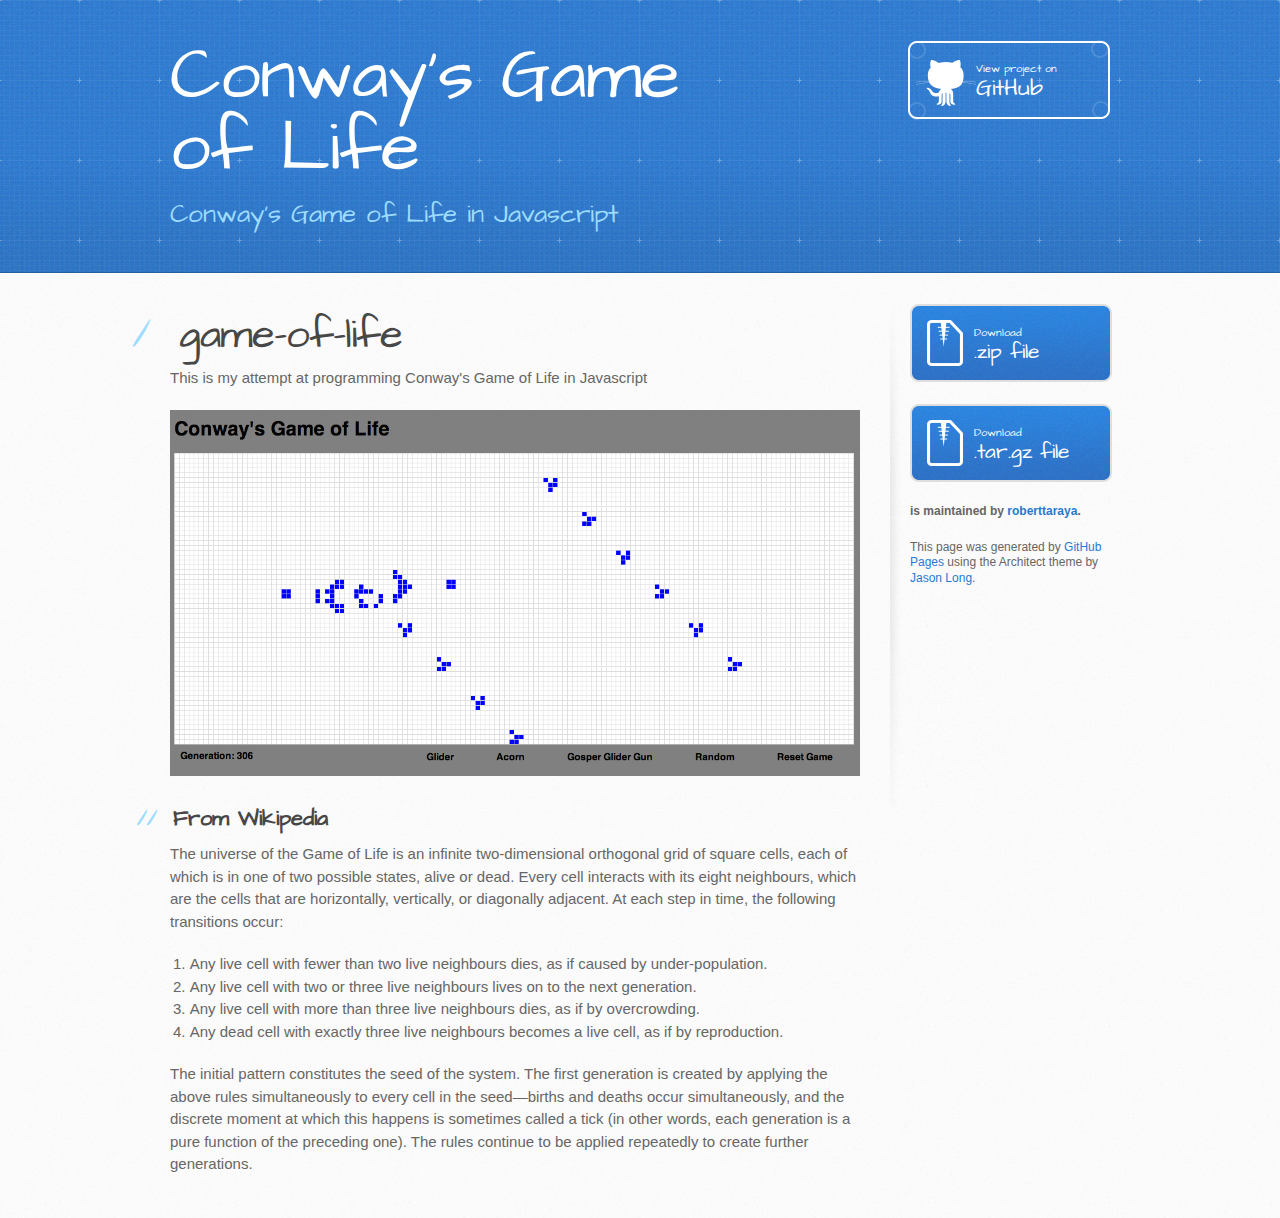
==== index.html @ 5740a23d "Create gh-pages branch via GitHub" ====
<!DOCTYPE html>
<html>
  <head>
    <meta charset='utf-8'>
    <meta http-equiv="X-UA-Compatible" content="chrome=1">
    <meta name="viewport" content="width=device-width, initial-scale=1, maximum-scale=1">
    <link href='https://fonts.googleapis.com/css?family=Architects+Daughter' rel='stylesheet' type='text/css'>
    <link rel="stylesheet" type="text/css" href="stylesheets/stylesheet.css" media="screen" />
    <link rel="stylesheet" type="text/css" href="stylesheets/pygment_trac.css" media="screen" />
    <link rel="stylesheet" type="text/css" href="stylesheets/print.css" media="print" />

    <!--[if lt IE 9]>
    <script src="//html5shiv.googlecode.com/svn/trunk/html5.js"></script>
    <![endif]-->

    <title>Conway's Game of Life by roberttaraya</title>
  </head>

  <body>
    <header>
      <div class="inner">
        <h1>Conway's Game of Life</h1>
        <h2>Conway's Game of Life in Javascript</h2>
        <a href="https://github.com/roberttaraya/game-of-life" class="button"><small>View project on</small>GitHub</a>
      </div>
    </header>

    <div id="content-wrapper">
      <div class="inner clearfix">
        <section id="main-content">
          <h1>
<a name="game-of-life" class="anchor" href="#game-of-life"><span class="octicon octicon-link"></span></a>game-of-life</h1>

<p>This is my attempt at programming Conway's Game of Life in Javascript</p>

<p><img src="/Screen%20Shot%202013-12-07.png" alt="Game of Life Screenshot"></p>

<h2>
<a name="from-wikipedia" class="anchor" href="#from-wikipedia"><span class="octicon octicon-link"></span></a>From Wikipedia</h2>

<p>The universe of the Game of Life is an infinite two-dimensional orthogonal grid of square cells, each of which is in one of two possible states, alive or dead. Every cell interacts with its eight neighbours, which are the cells that are horizontally, vertically, or diagonally adjacent. At each step in time, the following transitions occur:</p>

<ol>
<li>Any live cell with fewer than two live neighbours dies, as if caused by under-population.</li>
<li>Any live cell with two or three live neighbours lives on to the next generation.</li>
<li>Any live cell with more than three live neighbours dies, as if by overcrowding.</li>
<li>Any dead cell with exactly three live neighbours becomes a live cell, as if by reproduction.</li>
</ol><p>The initial pattern constitutes the seed of the system. The first generation is created by applying the above rules simultaneously to every cell in the seed—births and deaths occur simultaneously, and the discrete moment at which this happens is sometimes called a tick (in other words, each generation is a pure function of the preceding one). The rules continue to be applied repeatedly to create further generations.</p>
        </section>

        <aside id="sidebar">
          <a href="https://github.com/roberttaraya/game-of-life/zipball/master" class="button">
            <small>Download</small>
            .zip file
          </a>
          <a href="https://github.com/roberttaraya/game-of-life/tarball/master" class="button">
            <small>Download</small>
            .tar.gz file
          </a>

          <p class="repo-owner"><a href="https://github.com/roberttaraya/game-of-life"></a> is maintained by <a href="https://github.com/roberttaraya">roberttaraya</a>.</p>

          <p>This page was generated by <a href="pages.github.com">GitHub Pages</a> using the Architect theme by <a href="https://twitter.com/jasonlong">Jason Long</a>.</p>
        </aside>
      </div>
    </div>

  
  </body>
</html>
---- stylesheets/stylesheet.css ----
/* http://meyerweb.com/eric/tools/css/reset/ 
   v2.0 | 20110126
   License: none (public domain)
*/
html, body, div, span, applet, object, iframe,
h1, h2, h3, h4, h5, h6, p, blockquote, pre,
a, abbr, acronym, address, big, cite, code,
del, dfn, em, img, ins, kbd, q, s, samp,
small, strike, strong, sub, sup, tt, var,
b, u, i, center,
dl, dt, dd, ol, ul, li,
fieldset, form, label, legend,
table, caption, tbody, tfoot, thead, tr, th, td,
article, aside, canvas, details, embed, 
figure, figcaption, footer, header, hgroup, 
menu, nav, output, ruby, section, summary,
time, mark, audio, video {
	margin: 0;
	padding: 0;
	border: 0;
	font-size: 100%;
	font: inherit;
	vertical-align: baseline;
}
/* HTML5 display-role reset for older browsers */
article, aside, details, figcaption, figure, 
footer, header, hgroup, menu, nav, section {
	display: block;
}
body {
	line-height: 1;
}
ol, ul {
	list-style: none;
}
blockquote, q {
	quotes: none;
}
blockquote:before, blockquote:after,
q:before, q:after {
	content: '';
	content: none;
}
table {
	border-collapse: collapse;
	border-spacing: 0;
}

/* LAYOUT STYLES */
body {
  font-size: 15px;
  line-height: 1.5; 
  background: #fafafa url(../images/body-bg.jpg) 0 0 repeat;
  font-family: 'Helvetica Neue', Helvetica, Arial, serif;
  font-weight: 400;
  color: #666;
}

a {
  color: #2879d0;
}
a:hover {
  color: #2268b2;
}

header {
  padding-top: 40px;
  padding-bottom: 40px;
  font-family: 'Architects Daughter', 'Helvetica Neue', Helvetica, Arial, serif; 
  background: #2e7bcf url(../images/header-bg.jpg) 0 0 repeat-x;
  border-bottom: solid 1px #275da1;
}

header h1 {
  letter-spacing: -1px;
  font-size: 72px;
  color: #fff;
  line-height: 1;
  margin-bottom: 0.2em;
  width: 540px;
}

header h2 {
  font-size: 26px;
  color: #9ddcff;
  font-weight: normal;
  line-height: 1.3;
  width: 540px;
  letter-spacing: 0;
}

.inner {
  position: relative;
  width: 940px;
  margin: 0 auto;
}

#content-wrapper {
  border-top: solid 1px #fff;
  padding-top: 30px;
}

#main-content {
  width: 690px;
  float: left;
}

#main-content img {
  max-width: 100%;
}

aside#sidebar {
  width: 200px;
  padding-left: 20px;
  min-height: 504px;
  float: right;
  background: transparent url(../images/sidebar-bg.jpg) 0 0 no-repeat;
  font-size: 12px;
  line-height: 1.3;
}

aside#sidebar p.repo-owner,
aside#sidebar p.repo-owner a {
  font-weight: bold;
}

#downloads {
  margin-bottom: 40px;
}

a.button {
  width: 134px;
  height: 58px;
  line-height: 1.2;
  font-size: 23px;
  color: #fff;
  padding-left: 68px;
  padding-top: 22px;
  font-family: 'Architects Daughter', 'Helvetica Neue', Helvetica, Arial, serif; 
}
a.button small {
  display: block;
  font-size: 11px;
}
header a.button {
  position: absolute;
  right: 0;
  top: 0;
  background: transparent url(../images/github-button.png) 0 0 no-repeat;
}
aside a.button {
  width: 138px;
  padding-left: 64px;
  display: block;
  background: transparent url(../images/download-button.png) 0 0 no-repeat;
  margin-bottom: 20px;
  font-size: 21px;
}

code, pre {
  font-family: Monaco, "Bitstream Vera Sans Mono", "Lucida Console", Terminal, monospace;
  color: #222;
  margin-bottom: 30px;
  font-size: 13px;
}

code {
  background-color: #f2f8fc;
  border: solid 1px #dbe7f3;
  padding: 0 3px;
}

pre {
  padding: 20px;
  background: #fff;
  text-shadow: none;
  overflow: auto;
  border: solid 1px #f2f2f2;
}
pre code {
  color: #2879d0;
  background-color: #fff;
  border: none;
  padding: 0;
}

ul, ol, dl {
  margin-bottom: 20px;
}


/* COMMON STYLES */

hr {
  height: 1px;
  line-height: 1px;
  margin-top: 1em;
  padding-bottom: 1em;
  border: none;
  background: transparent url('../images/hr.png') 0 0 no-repeat;
}

table {
  width: 100%;
  border: 1px solid #ebebeb;
}

th {
  font-weight: 500;
}

td {
  border: 1px solid #ebebeb;
  text-align: center; 
  font-weight: 300;
}

form {
  background: #f2f2f2;
  padding: 20px;
  
}


/* GENERAL ELEMENT TYPE STYLES */

#main-content h1 {
  font-family: 'Architects Daughter', 'Helvetica Neue', Helvetica, Arial, serif; 
  font-size: 2.8em;
  letter-spacing: -1px;
  color: #474747;
} 

#main-content h1:before {
  content: "/";
  color: #9ddcff;
  padding-right: 0.3em;
  margin-left: -0.9em;
}

#main-content h2 {
  font-family: 'Architects Daughter', 'Helvetica Neue', Helvetica, Arial, serif; 
  font-size: 22px;
  font-weight: bold;
  margin-bottom: 8px;
  color: #474747;
} 
#main-content h2:before {
  content: "//";
  color: #9ddcff;
  padding-right: 0.3em;
  margin-left: -1.5em;
}

#main-content h3 {
  font-family: 'Architects Daughter', 'Helvetica Neue', Helvetica, Arial, serif; 
  font-size: 18px;
  font-weight: bold;
  margin-top: 24px;
  margin-bottom: 8px;
  color: #474747;
} 
 
#main-content h3:before {
  content: "///";
  color: #9ddcff;
  padding-right: 0.3em;
  margin-left: -2em;
}

#main-content h4 {
  font-family: 'Architects Daughter', 'Helvetica Neue', Helvetica, Arial, serif; 
  font-size: 15px;
  font-weight: bold;
  color: #474747;
} 

h4:before {
  content: "////";
  color: #9ddcff;
  padding-right: 0.3em;
  margin-left: -2.8em;
}

#main-content h5 {
  font-family: 'Architects Daughter', 'Helvetica Neue', Helvetica, Arial, serif; 
  font-size: 14px;
  color: #474747;
} 
h5:before {
  content: "/////";
  color: #9ddcff;
  padding-right: 0.3em;
  margin-left: -3.2em;
}

#main-content h6 {
  font-family: 'Architects Daughter', 'Helvetica Neue', Helvetica, Arial, serif; 
  font-size: .8em;
  color: #474747;
} 
h6:before {
  content: "//////";
  color: #9ddcff;
  padding-right: 0.3em;
  margin-left: -3.7em;
}

p {
  margin-bottom: 20px;
}
 
a {
  text-decoration: none;
}

p a {
  font-weight: 400;
}

blockquote {
  font-size: 1.6em;
  border-left: 10px solid #e9e9e9;
  margin-bottom: 20px;
  padding: 0 0 0 30px;
}

ul {
  list-style: disc inside;
  padding-left: 20px;
}

ol {
  list-style: decimal inside;
  padding-left: 3px;
}

dl dd {
  font-style: italic;
  font-weight: 100;
}

footer {
  background: transparent url('../images/hr.png') 0 0 no-repeat;
  margin-top: 40px;
  padding-top: 20px;
  padding-bottom: 30px;
  font-size: 13px;
  color: #aaa;
}

footer a {
  color: #666;
}
footer a:hover {
  color: #444;
}

/* MISC */
.clearfix:after {
  clear: both;
  content: '.';
  display: block;
  visibility: hidden;
  height: 0;
}

.clearfix {display: inline-block;}
* html .clearfix {height: 1%;}
.clearfix {display: block;}

/* #Media Queries
================================================== */

/* Smaller than standard 960 (devices and browsers) */
@media only screen and (max-width: 959px) {}

/* Tablet Portrait size to standard 960 (devices and browsers) */
@media only screen and (min-width: 768px) and (max-width: 959px) {
  .inner {
    width: 740px;
  }
  header h1, header h2 {
    width: 340px;
  }
  header h1 {
    font-size: 60px;
  }
  header h2 {
    font-size: 30px;
  }
  #main-content {
    width: 490px;
  }
  #main-content h1:before,
  #main-content h2:before,
  #main-content h3:before,
  #main-content h4:before,
  #main-content h5:before,
  #main-content h6:before {
    content: none;
    padding-right: 0;
    margin-left: 0;
  }
}

/* All Mobile Sizes (devices and browser) */
@media only screen and (max-width: 767px) {
  .inner {
    width: 93%;
  }
  header {
    padding: 20px 0;
  }
  header .inner {
    position: relative;
  }
  header h1, header h2 {
    width: 100%;
  }
  header h1 {
    font-size: 48px;
  }
  header h2 {
    font-size: 24px;
  }
  header a.button {
    background-image: none;
    width: auto;
    height: auto;
    display: inline-block;
    margin-top: 15px;
    padding: 5px 10px;
    position: relative;
    text-align: center;
    font-size: 13px;
    line-height: 1;
    background-color: #9ddcff;
    color: #2879d0;
    -moz-border-radius: 5px;
    -webkit-border-radius: 5px;                     
    border-radius: 5px;    
  }
  header a.button small {
    font-size: 13px;
    display: inline;
  }
  #main-content,
  aside#sidebar {
    float: none;
    width: 100% ! important;
  }
  aside#sidebar {
    background-image: none;
    margin-top: 20px;
    border-top: solid 1px #ddd;
    padding: 20px 0;
    min-height: 0;
  }
  aside#sidebar a.button {
    display: none;
  }
  #main-content h1:before,
  #main-content h2:before,
  #main-content h3:before,
  #main-content h4:before,
  #main-content h5:before,
  #main-content h6:before {
    content: none;
    padding-right: 0;
    margin-left: 0;
  }
}

/* Mobile Landscape Size to Tablet Portrait (devices and browsers) */
@media only screen and (min-width: 480px) and (max-width: 767px) {}

/* Mobile Portrait Size to Mobile Landscape Size (devices and browsers) */
@media only screen and (max-width: 479px) {}
---- stylesheets/pygment_trac.css ----
.highlight  { background: #ffffff; }
.highlight .c { color: #999988; font-style: italic } /* Comment */
.highlight .err { color: #a61717; background-color: #e3d2d2 } /* Error */
.highlight .k { font-weight: bold } /* Keyword */
.highlight .o { font-weight: bold } /* Operator */
.highlight .cm { color: #999988; font-style: italic } /* Comment.Multiline */
.highlight .cp { color: #999999; font-weight: bold } /* Comment.Preproc */
.highlight .c1 { color: #999988; font-style: italic } /* Comment.Single */
.highlight .cs { color: #999999; font-weight: bold; font-style: italic } /* Comment.Special */
.highlight .gd { color: #000000; background-color: #ffdddd } /* Generic.Deleted */
.highlight .gd .x { color: #000000; background-color: #ffaaaa } /* Generic.Deleted.Specific */
.highlight .ge { font-style: italic } /* Generic.Emph */
.highlight .gr { color: #aa0000 } /* Generic.Error */
.highlight .gh { color: #999999 } /* Generic.Heading */
.highlight .gi { color: #000000; background-color: #ddffdd } /* Generic.Inserted */
.highlight .gi .x { color: #000000; background-color: #aaffaa } /* Generic.Inserted.Specific */
.highlight .go { color: #888888 } /* Generic.Output */
.highlight .gp { color: #555555 } /* Generic.Prompt */
.highlight .gs { font-weight: bold } /* Generic.Strong */
.highlight .gu { color: #800080; font-weight: bold; } /* Generic.Subheading */
.highlight .gt { color: #aa0000 } /* Generic.Traceback */
.highlight .kc { font-weight: bold } /* Keyword.Constant */
.highlight .kd { font-weight: bold } /* Keyword.Declaration */
.highlight .kn { font-weight: bold } /* Keyword.Namespace */
.highlight .kp { font-weight: bold } /* Keyword.Pseudo */
.highlight .kr { font-weight: bold } /* Keyword.Reserved */
.highlight .kt { color: #445588; font-weight: bold } /* Keyword.Type */
.highlight .m { color: #009999 } /* Literal.Number */
.highlight .s { color: #d14 } /* Literal.String */
.highlight .na { color: #008080 } /* Name.Attribute */
.highlight .nb { color: #0086B3 } /* Name.Builtin */
.highlight .nc { color: #445588; font-weight: bold } /* Name.Class */
.highlight .no { color: #008080 } /* Name.Constant */
.highlight .ni { color: #800080 } /* Name.Entity */
.highlight .ne { color: #990000; font-weight: bold } /* Name.Exception */
.highlight .nf { color: #990000; font-weight: bold } /* Name.Function */
.highlight .nn { color: #555555 } /* Name.Namespace */
.highlight .nt { color: #000080 } /* Name.Tag */
.highlight .nv { color: #008080 } /* Name.Variable */
.highlight .ow { font-weight: bold } /* Operator.Word */
.highlight .w { color: #bbbbbb } /* Text.Whitespace */
.highlight .mf { color: #009999 } /* Literal.Number.Float */
.highlight .mh { color: #009999 } /* Literal.Number.Hex */
.highlight .mi { color: #009999 } /* Literal.Number.Integer */
.highlight .mo { color: #009999 } /* Literal.Number.Oct */
.highlight .sb { color: #d14 } /* Literal.String.Backtick */
.highlight .sc { color: #d14 } /* Literal.String.Char */
.highlight .sd { color: #d14 } /* Literal.String.Doc */
.highlight .s2 { color: #d14 } /* Literal.String.Double */
.highlight .se { color: #d14 } /* Literal.String.Escape */
.highlight .sh { color: #d14 } /* Literal.String.Heredoc */
.highlight .si { color: #d14 } /* Literal.String.Interpol */
.highlight .sx { color: #d14 } /* Literal.String.Other */
.highlight .sr { color: #009926 } /* Literal.String.Regex */
.highlight .s1 { color: #d14 } /* Literal.String.Single */
.highlight .ss { color: #990073 } /* Literal.String.Symbol */
.highlight .bp { color: #999999 } /* Name.Builtin.Pseudo */
.highlight .vc { color: #008080 } /* Name.Variable.Class */
.highlight .vg { color: #008080 } /* Name.Variable.Global */
.highlight .vi { color: #008080 } /* Name.Variable.Instance */
.highlight .il { color: #009999 } /* Literal.Number.Integer.Long */

.type-csharp .highlight .k { color: #0000FF }
.type-csharp .highlight .kt { color: #0000FF }
.type-csharp .highlight .nf { color: #000000; font-weight: normal }
.type-csharp .highlight .nc { color: #2B91AF }
.type-csharp .highlight .nn { color: #000000 }
.type-csharp .highlight .s { color: #A31515 }
.type-csharp .highlight .sc { color: #A31515 }
---- stylesheets/print.css ----
html, body, div, span, applet, object, iframe,
h1, h2, h3, h4, h5, h6, p, blockquote, pre,
a, abbr, acronym, address, big, cite, code,
del, dfn, em, img, ins, kbd, q, s, samp,
small, strike, strong, sub, sup, tt, var,
b, u, i, center,
dl, dt, dd, ol, ul, li,
fieldset, form, label, legend,
table, caption, tbody, tfoot, thead, tr, th, td,
article, aside, canvas, details, embed, 
figure, figcaption, footer, header, hgroup, 
menu, nav, output, ruby, section, summary,
time, mark, audio, video {
  margin: 0;
  padding: 0;
  border: 0;
  font-size: 100%;
  font: inherit;
  vertical-align: baseline;
}
/* HTML5 display-role reset for older browsers */
article, aside, details, figcaption, figure, 
footer, header, hgroup, menu, nav, section {
  display: block;
}
body {
  line-height: 1;
}
ol, ul {
  list-style: none;
}
blockquote, q {
  quotes: none;
}
blockquote:before, blockquote:after,
q:before, q:after {
  content: '';
  content: none;
}
table {
  border-collapse: collapse;
  border-spacing: 0;
}
body {
  font-size: 13px;
  line-height: 1.5; 
  font-family: 'Helvetica Neue', Helvetica, Arial, serif;
  color: #000;
}

a {
  color: #d5000d;
  font-weight: bold;
}

header {
  padding-top: 35px;
  padding-bottom: 10px;
}

header h1 {
  font-weight: bold;
  letter-spacing: -1px;
  font-size: 48px;
  color: #303030;
  line-height: 1.2;
}

header h2 {
  letter-spacing: -1px;
  font-size: 24px;
  color: #aaa;
  font-weight: normal;
  line-height: 1.3;
}
#downloads {
  display: none;
}
#main_content {
  padding-top: 20px;
}

code, pre {
  font-family: Monaco, "Bitstream Vera Sans Mono", "Lucida Console", Terminal;
  color: #222;
  margin-bottom: 30px;
  font-size: 12px;
}

code {
  padding: 0 3px;
}

pre {
  border: solid 1px #ddd;
  padding: 20px;
  overflow: auto;
}
pre code {
  padding: 0;
}

ul, ol, dl {
  margin-bottom: 20px;
}


/* COMMON STYLES */

table {
  width: 100%;
  border: 1px solid #ebebeb;
}

th {
  font-weight: 500;
}

td {
  border: 1px solid #ebebeb;
  text-align: center; 
  font-weight: 300;
}

form {
  background: #f2f2f2;
  padding: 20px;
  
}


/* GENERAL ELEMENT TYPE STYLES */

h1 {
  font-size: 2.8em;
} 

h2 {
  font-size: 22px;
  font-weight: bold;
  color: #303030;
  margin-bottom: 8px;
} 

h3 {
  color: #d5000d;
  font-size: 18px;
  font-weight: bold;
  margin-bottom: 8px;
} 
 
h4 {
  font-size: 16px;
  color: #303030;
  font-weight: bold;
} 

h5 {
  font-size: 1em;
  color: #303030;
} 

h6 {
  font-size: .8em;
  color: #303030;
} 

p {
  font-weight: 300;
  margin-bottom: 20px;
}
 
a {
  text-decoration: none;
}

p a {
  font-weight: 400;
}

blockquote {
  font-size: 1.6em;
  border-left: 10px solid #e9e9e9;
  margin-bottom: 20px;
  padding: 0 0 0 30px;
}

ul li {
  list-style: disc inside;
  padding-left: 20px;
}

ol li {
  list-style: decimal inside;
  padding-left: 3px;
}

dl dd {
  font-style: italic;
  font-weight: 100;
}

footer {
  margin-top: 40px;
  padding-top: 20px;
  padding-bottom: 30px;
  font-size: 13px;
  color: #aaa;
}

footer a {
  color: #666;
}

/* MISC */
.clearfix:after {
  clear: both;
  content: '.';
  display: block;
  visibility: hidden;
  height: 0;
}

.clearfix {display: inline-block;}
* html .clearfix {height: 1%;}
.clearfix {display: block;}
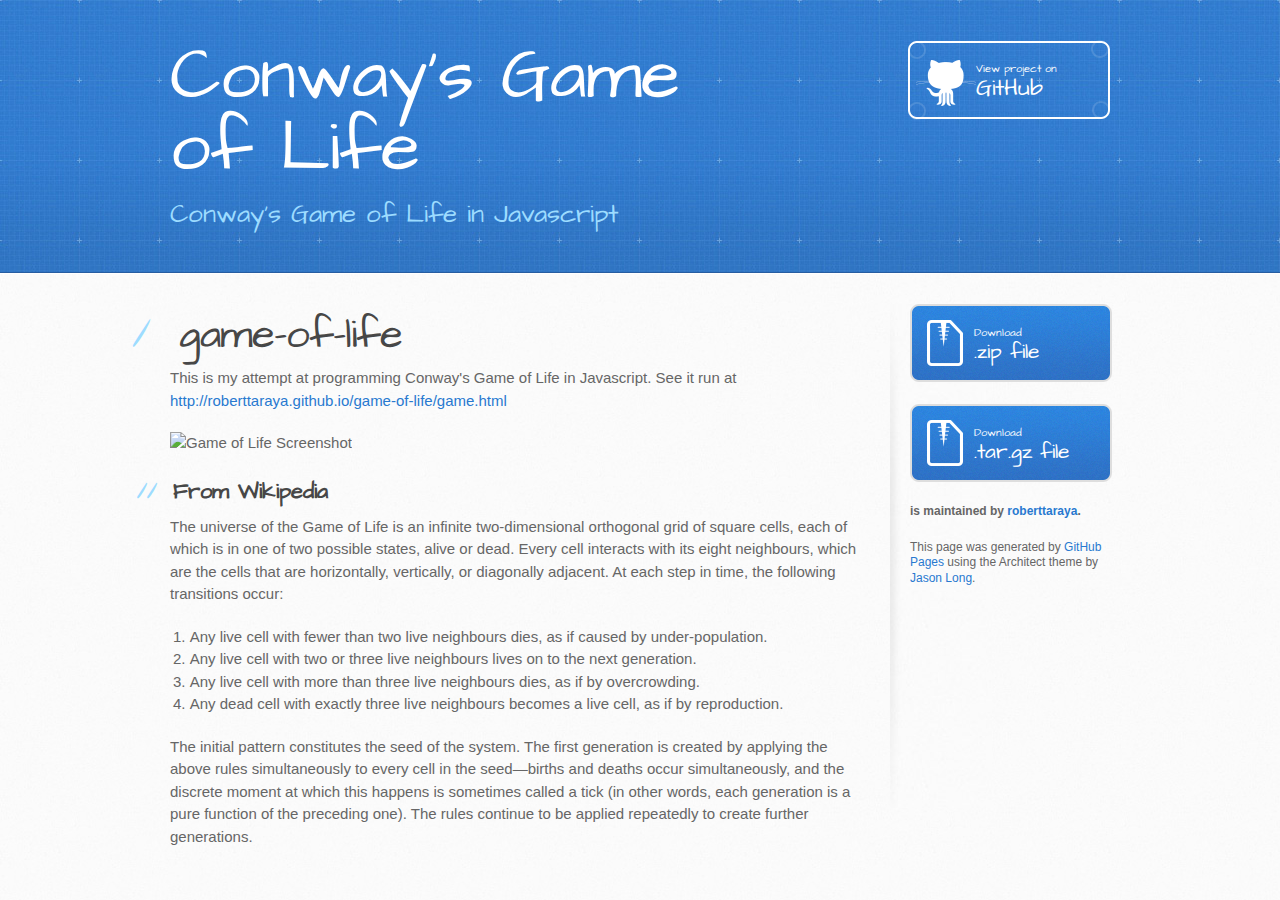
==== commit 2c9e133b: "add link to game.html from gh-pages index.html" ====
--- a/index.html
+++ b/index.html
@@ -31,9 +31,9 @@
           <h1>
 <a name="game-of-life" class="anchor" href="#game-of-life"><span class="octicon octicon-link"></span></a>game-of-life</h1>
 
-<p>This is my attempt at programming Conway's Game of Life in Javascript</p>
+<p>This is my attempt at programming Conway's Game of Life in Javascript. See it run at <a href="http://roberttaraya.github.io/game-of-life/">http://roberttaraya.github.io/game-of-life/game.html</a></p>
 
-<p><img src="/Screen%20Shot%202013-12-07.png" alt="Game of Life Screenshot"></p>
+<p><img src="/roberttaraya/game-of-life/raw/master//Screen%20Shot%202013-12-07.png" alt="Game of Life Screenshot"></p>
 
 <h2>
 <a name="from-wikipedia" class="anchor" href="#from-wikipedia"><span class="octicon octicon-link"></span></a>From Wikipedia</h2>
@@ -65,6 +65,6 @@
       </div>
     </div>
 
-  
+
   </body>
 </html>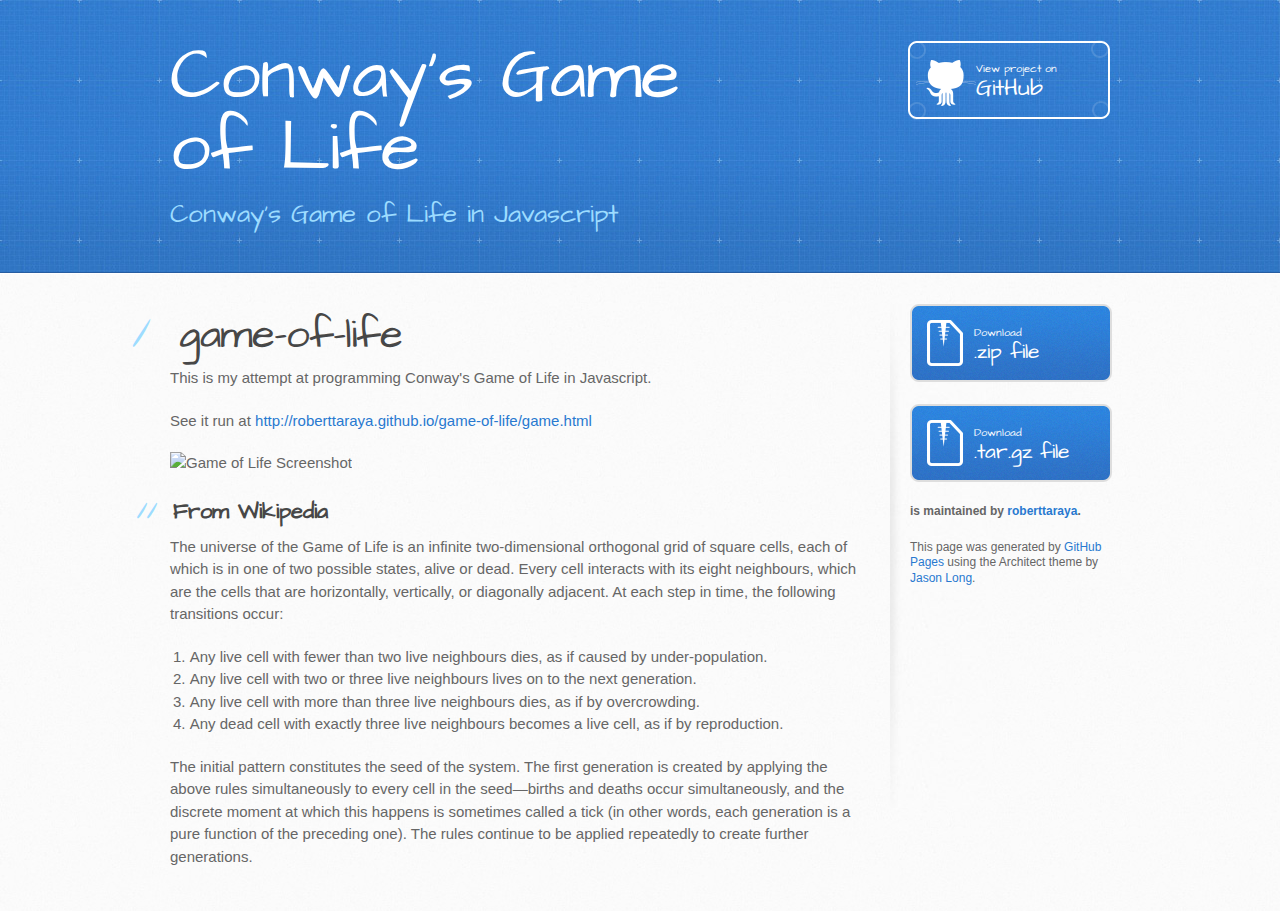
==== commit 7e6838fe: "separate game.html link into new paragraph" ====
--- a/index.html
+++ b/index.html
@@ -31,7 +31,9 @@
           <h1>
 <a name="game-of-life" class="anchor" href="#game-of-life"><span class="octicon octicon-link"></span></a>game-of-life</h1>
 
-<p>This is my attempt at programming Conway's Game of Life in Javascript. See it run at <a href="http://roberttaraya.github.io/game-of-life/">http://roberttaraya.github.io/game-of-life/game.html</a></p>
+<p>This is my attempt at programming Conway's Game of Life in Javascript.</p>
+
+<p>See it run at <a href="http://roberttaraya.github.io/game-of-life/game.html">http://roberttaraya.github.io/game-of-life/game.html</a></p>
 
 <p><img src="/roberttaraya/game-of-life/raw/master//Screen%20Shot%202013-12-07.png" alt="Game of Life Screenshot"></p>
 
